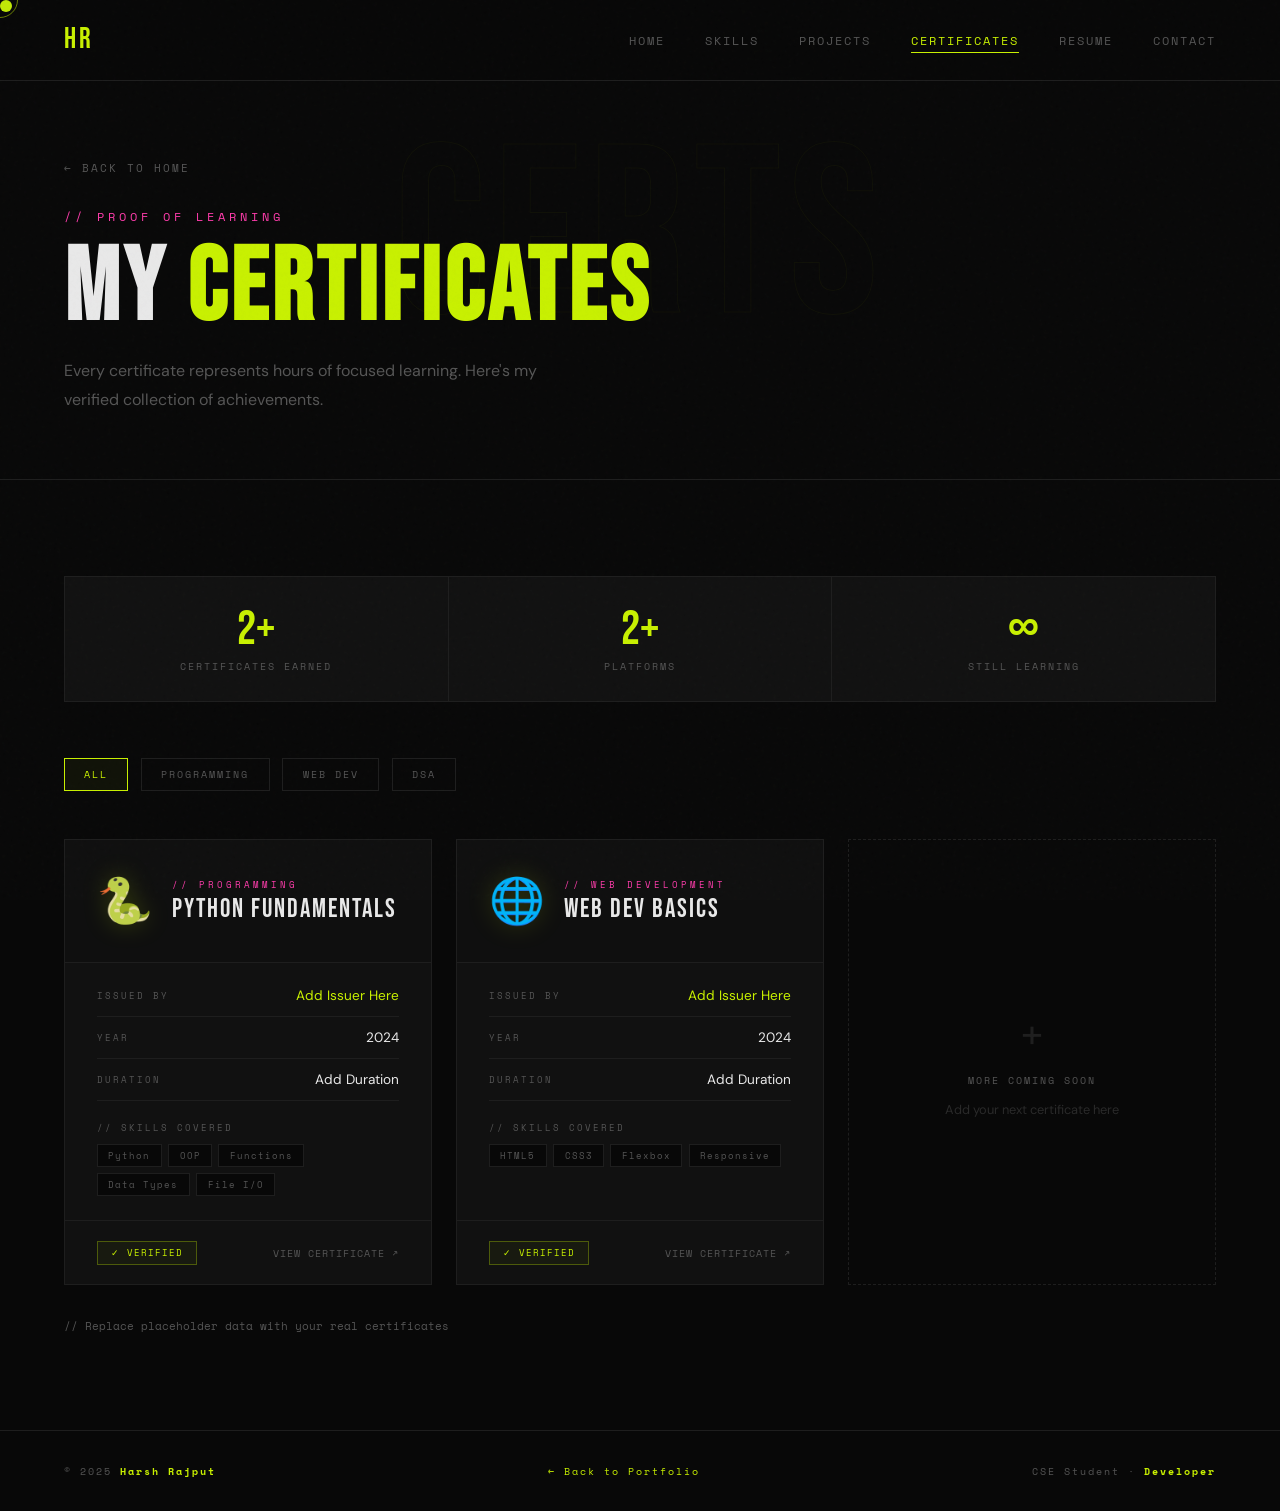
==== certificates.html @ bdc9a174 "launch: Harsh Rajput portfolio" ====
<!DOCTYPE html>
<html lang="en">
<head>
  <meta charset="UTF-8"/>
  <meta name="viewport" content="width=device-width, initial-scale=1.0"/>
  <title>Certificates — Harsh Rajput</title>
  <link rel="stylesheet" href="style.css"/>
  <style>
    /* Filter */
    .filter-bar { display: flex; gap: 0.8rem; flex-wrap: wrap; margin-bottom: 3rem; }
    .filter-btn {
      font-family: var(--font-mono); font-size: 0.62rem;
      letter-spacing: 2px; text-transform: uppercase;
      padding: 0.5rem 1.2rem;
      background: transparent; border: 1px solid var(--border); color: var(--muted);
      cursor: none; transition: all 0.3s;
    }
    .filter-btn:hover, .filter-btn.active { border-color: var(--accent); color: var(--accent); background: rgba(200,240,0,0.04); }

    /* Certs grid */
    .certs-full-grid {
      display: grid;
      grid-template-columns: repeat(auto-fill, minmax(340px, 1fr));
      gap: 1.5rem;
    }
    .cert-full-card {
      background: var(--card);
      border: 1px solid var(--border);
      overflow: hidden;
      position: relative;
      transition: all 0.4s ease;
      display: flex; flex-direction: column;
    }
    .cert-full-card::after {
      content: '';
      position: absolute; top: 0; left: 0; right: 0;
      height: 2px; background: var(--accent);
      transform: scaleX(0); transform-origin: left;
      transition: transform 0.4s ease;
    }
    .cert-full-card:hover { border-color: rgba(200,240,0,0.4); transform: translateY(-5px); box-shadow: 0 20px 50px rgba(0,0,0,0.5); }
    .cert-full-card:hover::after { transform: scaleX(1); }

    /* Banner */
    .cert-top {
      padding: 2rem;
      background: var(--surface);
      border-bottom: 1px solid var(--border);
      display: flex; align-items: center; gap: 1.2rem;
    }
    .cert-emoji-big { font-size: 2.8rem; filter: drop-shadow(0 0 12px rgba(200,240,0,0.2)); }
    .cert-category  { font-family: var(--font-mono); font-size: 0.58rem; letter-spacing: 3px; text-transform: uppercase; color: var(--accent2); margin-bottom: 0.3rem; }
    .cert-name      { font-family: var(--font-display); font-size: 1.6rem; letter-spacing: 2px; line-height: 1.1; }

    /* Body */
    .cert-detail-body { padding: 1.5rem 2rem; flex: 1; display: flex; flex-direction: column; gap: 0.8rem; }
    .cert-row { display: flex; justify-content: space-between; align-items: center; border-bottom: 1px solid var(--border); padding-bottom: 0.7rem; }
    .cert-row:last-of-type { border-bottom: none; }
    .cert-dl { font-family: var(--font-mono); font-size: 0.58rem; letter-spacing: 2px; text-transform: uppercase; color: var(--muted); }
    .cert-dd { font-size: 0.85rem; color: var(--text); }
    .cert-dd.accent { color: var(--accent); }

    /* Skills covered */
    .cert-skills-section { margin-top: 0.5rem; }
    .cert-skills-title { font-family: var(--font-mono); font-size: 0.58rem; letter-spacing: 2px; text-transform: uppercase; color: var(--muted); margin-bottom: 0.6rem; }
    .cert-skills-chips { display: flex; flex-wrap: wrap; gap: 0.4rem; }
    .cert-skill-chip {
      font-family: var(--font-mono); font-size: 0.58rem; letter-spacing: 1px;
      padding: 0.25rem 0.65rem;
      border: 1px solid var(--border); color: var(--muted);
      background: var(--bg);
    }

    /* Footer */
    .cert-card-footer {
      padding: 1.2rem 2rem;
      border-top: 1px solid var(--border);
      display: flex; align-items: center; justify-content: space-between;
    }
    .cert-verified {
      font-family: var(--font-mono); font-size: 0.58rem;
      letter-spacing: 1px; text-transform: uppercase;
      padding: 0.3rem 0.8rem;
      border: 1px solid rgba(200,240,0,0.3);
      color: var(--accent); background: rgba(200,240,0,0.04);
    }
    .cert-view-link {
      font-family: var(--font-mono); font-size: 0.6rem;
      letter-spacing: 1px; text-transform: uppercase;
      color: var(--muted); text-decoration: none; transition: color 0.3s;
    }
    .cert-view-link:hover { color: var(--accent); }

    /* Placeholder */
    .cert-full-card--empty {
      border: 1px dashed var(--border); background: transparent;
      display: flex; flex-direction: column; align-items: center;
      justify-content: center; text-align: center; min-height: 300px; gap: 0.8rem;
    }
    .cert-full-card--empty::after { display: none; }
    .cert-empty-icon  { font-size: 2.5rem; opacity: 0.1; }
    .cert-empty-label { font-family: var(--font-mono); font-size: 0.65rem; letter-spacing: 2px; text-transform: uppercase; color: var(--muted); }
    .cert-empty-sub   { font-size: 0.8rem; color: #2a2a2a; }

    /* Stats */
    .cert-stats-bar {
      display: flex;
      border: 1px solid var(--border);
      margin-bottom: 3.5rem;
      overflow: hidden;
    }
    .cert-stat {
      flex: 1; background: var(--card);
      padding: 1.8rem 2rem; text-align: center;
      border-right: 1px solid var(--border);
    }
    .cert-stat:last-child { border-right: none; }
    .cert-stat-num   { font-family: var(--font-display); font-size: 3rem; color: var(--accent); line-height: 1; }
    .cert-stat-label { font-family: var(--font-mono); font-size: 0.6rem; letter-spacing: 2px; text-transform: uppercase; color: var(--muted); margin-top: 0.3rem; }

    @media (max-width: 640px) { .certs-full-grid { grid-template-columns: 1fr; } .cert-stats-bar { flex-direction: column; } }
  </style>
</head>
<body>

  <div class="cursor" id="cursor"></div>
  <div class="cursor-follower" id="cursorFollower"></div>

  <!-- NAV -->
  <nav id="nav">
    <a class="nav-logo" href="index.html">HR</a>
    <ul class="nav-links">
      <li><a href="index.html">Home</a></li>
      <li><a href="index.html#skills">Skills</a></li>
      <li><a href="projects.html">Projects</a></li>
      <li><a href="certificates.html" class="active">Certificates</a></li>
      <li><a href="index.html#resume">Resume</a></li>
      <li><a href="index.html#contact">Contact</a></li>
    </ul>
  </nav>

  <!-- PAGE HERO -->
  <div class="page-hero">
    <div class="page-hero-bg">CERTS</div>
    <a href="index.html" class="back-link">← Back to Home</a>
    <div class="page-hero-tag">// Proof of learning</div>
    <h1 class="page-hero-title">MY <span>CERTIFICATES</span></h1>
    <p class="page-hero-sub">Every certificate represents hours of focused learning. Here's my verified collection of achievements.</p>
  </div>

  <!-- SECTION -->
  <section>

    <!-- STATS -->
    <div class="cert-stats-bar">
      <div class="cert-stat"><div class="cert-stat-num">2+</div><div class="cert-stat-label">Certificates Earned</div></div>
      <div class="cert-stat"><div class="cert-stat-num">2+</div><div class="cert-stat-label">Platforms</div></div>
      <div class="cert-stat"><div class="cert-stat-num">∞</div><div class="cert-stat-label">Still Learning</div></div>
    </div>

    <!-- FILTERS -->
    <div class="filter-bar">
      <button class="filter-btn active" onclick="filterCerts('all',this)">All</button>
      <button class="filter-btn" onclick="filterCerts('programming',this)">Programming</button>
      <button class="filter-btn" onclick="filterCerts('web',this)">Web Dev</button>
      <button class="filter-btn" onclick="filterCerts('dsa',this)">DSA</button>
    </div>

    <!-- GRID -->
    <div class="certs-full-grid" id="certsGrid">

      <!-- CERT 1 -->
      <div class="cert-full-card reveal" data-cat="programming">
        <div class="cert-top">
          <div class="cert-emoji-big">🐍</div>
          <div>
            <div class="cert-category">// Programming</div>
            <div class="cert-name">Python Fundamentals</div>
          </div>
        </div>
        <div class="cert-detail-body">
          <div class="cert-row">
            <span class="cert-dl">Issued By</span>
            <span class="cert-dd accent">Add Issuer Here</span>
          </div>
          <div class="cert-row">
            <span class="cert-dl">Year</span>
            <span class="cert-dd">2024</span>
          </div>
          <div class="cert-row">
            <span class="cert-dl">Duration</span>
            <span class="cert-dd">Add Duration</span>
          </div>
          <div class="cert-skills-section">
            <div class="cert-skills-title">// Skills Covered</div>
            <div class="cert-skills-chips">
              <span class="cert-skill-chip">Python</span>
              <span class="cert-skill-chip">OOP</span>
              <span class="cert-skill-chip">Functions</span>
              <span class="cert-skill-chip">Data Types</span>
              <span class="cert-skill-chip">File I/O</span>
            </div>
          </div>
        </div>
        <div class="cert-card-footer">
          <span class="cert-verified">✓ Verified</span>
          <a href="#" class="cert-view-link">View Certificate ↗</a>
        </div>
      </div>

      <!-- CERT 2 -->
      <div class="cert-full-card reveal" data-cat="web">
        <div class="cert-top">
          <div class="cert-emoji-big">🌐</div>
          <div>
            <div class="cert-category">// Web Development</div>
            <div class="cert-name">Web Dev Basics</div>
          </div>
        </div>
        <div class="cert-detail-body">
          <div class="cert-row">
            <span class="cert-dl">Issued By</span>
            <span class="cert-dd accent">Add Issuer Here</span>
          </div>
          <div class="cert-row">
            <span class="cert-dl">Year</span>
            <span class="cert-dd">2024</span>
          </div>
          <div class="cert-row">
            <span class="cert-dl">Duration</span>
            <span class="cert-dd">Add Duration</span>
          </div>
          <div class="cert-skills-section">
            <div class="cert-skills-title">// Skills Covered</div>
            <div class="cert-skills-chips">
              <span class="cert-skill-chip">HTML5</span>
              <span class="cert-skill-chip">CSS3</span>
              <span class="cert-skill-chip">Flexbox</span>
              <span class="cert-skill-chip">Responsive</span>
            </div>
          </div>
        </div>
        <div class="cert-card-footer">
          <span class="cert-verified">✓ Verified</span>
          <a href="#" class="cert-view-link">View Certificate ↗</a>
        </div>
      </div>

      <!-- PLACEHOLDER -->
      <div class="cert-full-card cert-full-card--empty reveal" data-cat="all">
        <div class="cert-empty-icon">+</div>
        <div class="cert-empty-label">More Coming Soon</div>
        <div class="cert-empty-sub">Add your next certificate here</div>
      </div>

    </div>

    <p style="margin-top:2rem;font-family:var(--font-mono);font-size:.7rem;color:var(--muted);">// Replace placeholder data with your real certificates</p>
  </section>

  <footer>
    <span>© 2025 <b>Harsh Rajput</b></span>
    <span><a href="index.html" style="color:var(--accent);text-decoration:none;font-family:var(--font-mono);font-size:.65rem;letter-spacing:2px;">← Back to Portfolio</a></span>
    <span>CSE Student · <b>Developer</b></span>
  </footer>

  <script src="script.js"></script>
  <script>
    function filterCerts(cat, btn) {
      document.querySelectorAll('.filter-btn').forEach(b => b.classList.remove('active'));
      btn.classList.add('active');
      document.querySelectorAll('#certsGrid .cert-full-card').forEach(card => {
        const c = card.dataset.cat;
        if (cat === 'all' || c === cat || c === 'all') {
          card.style.display = '';
          requestAnimationFrame(() => { card.style.opacity = '1'; card.style.transform = ''; });
        } else {
          card.style.opacity = '0';
          card.style.transform = 'scale(0.95)';
          setTimeout(() => { card.style.display = 'none'; }, 300);
        }
      });
    }
  </script>
</body>
</html>
---- style.css ----
/* ============================================
   HARSH RAJPUT — PORTFOLIO
   style.css
   ============================================ */

@import url('https://fonts.googleapis.com/css2?family=Bebas+Neue&family=Space+Mono:wght@400;700&family=DM+Sans:wght@300;400;500&display=swap');

/* ---------- ROOT VARIABLES ---------- */
:root {
  --bg: #080808;
  --surface: #0f0f0f;
  --card: #111111;
  --border: #1e1e1e;
  --accent: #c8f000;
  --accent2: #ff3cac;
  --accent3: #00eaff;
  --text: #e8e8e8;
  --muted: #555;
  --font-display: 'Bebas Neue', sans-serif;
  --font-mono: 'Space Mono', monospace;
  --font-body: 'DM Sans', sans-serif;
}

/* ---------- RESET ---------- */
*, *::before, *::after { margin: 0; padding: 0; box-sizing: border-box; }
html { scroll-behavior: smooth; }
body {
  background: var(--bg);
  color: var(--text);
  font-family: var(--font-body);
  overflow-x: hidden;
  cursor: none;
}

/* ---------- NOISE OVERLAY ---------- */
body::before {
  content: '';
  position: fixed; inset: 0;
  background-image: url("data:image/svg+xml,%3Csvg viewBox='0 0 256 256' xmlns='http://www.w3.org/2000/svg'%3E%3Cfilter id='noise'%3E%3CfeTurbulence type='fractalNoise' baseFrequency='0.9' numOctaves='4' stitchTiles='stitch'/%3E%3C/filter%3E%3Crect width='100%25' height='100%25' filter='url(%23noise)' opacity='0.04'/%3E%3C/svg%3E");
  pointer-events: none; z-index: 9000; opacity: 0.5;
}

/* ---------- CURSOR ---------- */
.cursor {
  width: 12px; height: 12px;
  background: var(--accent);
  border-radius: 50%;
  position: fixed; top: 0; left: 0;
  pointer-events: none; z-index: 9999;
  transition: transform 0.1s ease;
  mix-blend-mode: difference;
}
.cursor-follower {
  width: 36px; height: 36px;
  border: 1px solid var(--accent);
  border-radius: 50%;
  position: fixed; top: 0; left: 0;
  pointer-events: none; z-index: 9998;
  transition: all 0.15s ease;
  opacity: 0.5;
}

/* ---------- NAV ---------- */
nav {
  position: fixed; top: 0; left: 0; right: 0;
  z-index: 1000;
  display: flex; justify-content: space-between; align-items: center;
  padding: 1.4rem 4rem;
  background: rgba(8,8,8,0.85);
  backdrop-filter: blur(20px);
  border-bottom: 1px solid var(--border);
  transition: padding 0.3s ease;
}
nav.scrolled { padding: 1rem 4rem; }
.nav-logo {
  font-family: var(--font-display);
  font-size: 1.8rem; letter-spacing: 3px;
  color: var(--accent); text-decoration: none;
}
.nav-links { display: flex; gap: 2.5rem; list-style: none; }
.nav-links a {
  font-family: var(--font-mono);
  font-size: 0.72rem; letter-spacing: 2px; text-transform: uppercase;
  color: var(--muted); text-decoration: none;
  transition: color 0.3s; position: relative;
}
.nav-links a::after {
  content: ''; position: absolute;
  bottom: -4px; left: 0;
  width: 0; height: 1px;
  background: var(--accent); transition: width 0.3s ease;
}
.nav-links a:hover, .nav-links a.active { color: var(--accent); }
.nav-links a:hover::after, .nav-links a.active::after { width: 100%; }

/* ---------- HERO ---------- */
#hero {
  min-height: 100vh;
  display: flex; flex-direction: column; justify-content: center;
  padding: 8rem 4rem 4rem;
  position: relative; overflow: hidden;
}
.hero-bg-text {
  position: absolute; top: 50%; left: 50%;
  transform: translate(-50%, -50%);
  font-family: var(--font-display);
  font-size: clamp(100px, 22vw, 280px);
  color: transparent;
  -webkit-text-stroke: 1px rgba(200,240,0,0.05);
  white-space: nowrap; pointer-events: none;
  user-select: none; letter-spacing: 10px;
  animation: bgFloat 8s ease-in-out infinite;
}
.hero-tag {
  font-family: var(--font-mono);
  font-size: 0.72rem; letter-spacing: 4px; text-transform: uppercase;
  color: var(--accent2); margin-bottom: 1.2rem;
  opacity: 0; animation: fadeUp 0.8s 0.2s forwards;
}
.hero-name {
  font-family: var(--font-display);
  font-size: clamp(60px, 12vw, 160px);
  line-height: 0.9; letter-spacing: 4px;
  color: var(--text);
  opacity: 0; animation: fadeUp 0.8s 0.4s forwards;
}
.hero-name span.accent { color: var(--accent); }
.hero-name .glitch:hover { animation: glitch 0.3s steps(2) infinite; }
.hero-sub {
  font-size: clamp(1rem, 2vw, 1.3rem);
  color: var(--muted); max-width: 540px;
  margin-top: 1.8rem; line-height: 1.7;
  opacity: 0; animation: fadeUp 0.8s 0.6s forwards;
}
.hero-actions {
  display: flex; gap: 1.2rem; margin-top: 2.8rem; flex-wrap: wrap;
  opacity: 0; animation: fadeUp 0.8s 0.8s forwards;
}
.hero-scroll {
  position: absolute; bottom: 2.5rem; right: 4rem;
  display: flex; flex-direction: column; align-items: center; gap: 0.5rem;
  opacity: 0; animation: fadeUp 0.8s 1.2s forwards;
}
.hero-scroll span {
  font-family: var(--font-mono); font-size: 0.6rem;
  letter-spacing: 3px; text-transform: uppercase;
  color: var(--muted); writing-mode: vertical-rl;
}
.scroll-line {
  width: 1px; height: 60px;
  background: linear-gradient(to bottom, var(--accent), transparent);
  animation: scrollPulse 2s ease infinite;
}

/* ---------- BUTTONS ---------- */
.btn {
  font-family: var(--font-mono);
  font-size: 0.72rem; letter-spacing: 2px; text-transform: uppercase;
  padding: 0.9rem 2rem;
  border: none; cursor: none; text-decoration: none;
  display: inline-flex; align-items: center; gap: 0.6rem;
  transition: all 0.3s ease;
}
.btn-primary { background: var(--accent); color: #000; }
.btn-primary:hover { background: #fff; transform: translateY(-3px); box-shadow: 0 15px 40px rgba(200,240,0,0.25); }
.btn-outline { background: transparent; color: var(--text); border: 1px solid var(--border); }
.btn-outline:hover { border-color: var(--accent); color: var(--accent); transform: translateY(-3px); }
.btn-full { width: 100%; justify-content: center; }

/* ---------- STATS BAR ---------- */
.stats-bar {
  display: flex;
  border-top: 1px solid var(--border);
  border-bottom: 1px solid var(--border);
}
.stat-item {
  flex: 1; padding: 2rem 3rem;
  border-right: 1px solid var(--border);
  transition: background 0.3s;
}
.stat-item:last-child { border-right: none; }
.stat-item:hover { background: var(--card); }
.stat-number {
  font-family: var(--font-display);
  font-size: 3.5rem; color: var(--accent); line-height: 1;
}
.stat-label {
  font-family: var(--font-mono);
  font-size: 0.65rem; letter-spacing: 2px; text-transform: uppercase;
  color: var(--muted); margin-top: 0.3rem;
}

/* ---------- SECTION COMMONS ---------- */
section { padding: 6rem 4rem; }
.bg-surface { background: var(--surface); }
.section-header {
  display: flex; align-items: baseline; gap: 1.5rem;
  margin-bottom: 3.5rem;
}
.section-number { font-family: var(--font-mono); font-size: 0.7rem; color: var(--accent2); letter-spacing: 2px; }
.section-title  { font-family: var(--font-display); font-size: clamp(2.5rem,5vw,4rem); letter-spacing: 3px; }
.section-line   { flex: 1; height: 1px; background: var(--border); }

/* ---------- SKILLS ---------- */
.skills-grid {
  display: grid;
  grid-template-columns: repeat(auto-fill, minmax(160px, 1fr));
  gap: 1rem;
}
.skill-card {
  background: var(--card); border: 1px solid var(--border);
  padding: 1.5rem 1.2rem;
  position: relative; overflow: hidden;
  transition: all 0.3s ease; cursor: none;
}
.skill-card::before {
  content: ''; position: absolute; bottom: 0; left: 0;
  width: 100%; height: 2px; background: var(--accent);
  transform: scaleX(0); transform-origin: left; transition: transform 0.3s ease;
}
.skill-card:hover { border-color: rgba(200,240,0,0.3); transform: translateY(-4px); }
.skill-card:hover::before { transform: scaleX(1); }
.skill-icon  { font-size: 2rem; margin-bottom: 0.8rem; }
.skill-name  { font-family: var(--font-mono); font-size: 0.75rem; letter-spacing: 1px; text-transform: uppercase; }
.skill-level { font-size: 0.65rem; color: var(--muted); margin-top: 0.2rem; }

/* ---------- PROJECTS ---------- */
.projects-grid {
  display: grid;
  grid-template-columns: repeat(auto-fill, minmax(340px, 1fr));
  gap: 1.5rem;
}
.project-card {
  background: var(--card); border: 1px solid var(--border);
  padding: 2.2rem;
  position: relative; overflow: hidden;
  transition: all 0.4s ease; cursor: none;
}
.project-card::after {
  content: ''; position: absolute;
  top: -100%; left: 0; width: 100%; height: 100%;
  background: linear-gradient(135deg, rgba(200,240,0,0.05), transparent);
  transition: top 0.4s ease;
}
.project-card:hover { border-color: rgba(200,240,0,0.4); transform: translateY(-6px); box-shadow: 0 20px 60px rgba(0,0,0,0.5); }
.project-card:hover::after { top: 0; }
.project-card--empty {
  border: 1px dashed var(--border); background: transparent;
  display: flex; flex-direction: column;
  justify-content: center; align-items: center;
  min-height: 220px; text-align: center;
}
.project-card--empty::after { display: none; }
.project-tag   { font-family: var(--font-mono); font-size: 0.6rem; letter-spacing: 2px; text-transform: uppercase; color: var(--accent2); margin-bottom: 0.8rem; }
.project-title { font-family: var(--font-display); font-size: 2rem; letter-spacing: 2px; margin-bottom: 0.8rem; }
.project-desc  { font-size: 0.9rem; color: var(--muted); line-height: 1.6; margin-bottom: 1.5rem; }
.project-tags  { display: flex; flex-wrap: wrap; gap: 0.5rem; margin-bottom: 1.2rem; }
.tag {
  font-family: var(--font-mono); font-size: 0.6rem; letter-spacing: 1px;
  padding: 0.3rem 0.7rem; border: 1px solid var(--border); color: var(--muted);
}
.project-link {
  font-family: var(--font-mono); font-size: 0.7rem; letter-spacing: 1px;
  color: var(--accent); text-decoration: none; transition: letter-spacing 0.3s;
}
.project-link:hover { letter-spacing: 3px; }
.empty-icon  { font-size: 2.5rem; opacity: 0.2; margin-bottom: 1rem; }
.empty-label { font-family: var(--font-mono); font-size: 0.7rem; letter-spacing: 2px; text-transform: uppercase; color: var(--muted); }
.empty-sub   { font-size: 0.8rem; color: #333; margin-top: 0.5rem; }

/* ---------- CERTIFICATES ---------- */
.certs-grid {
  display: grid;
  grid-template-columns: repeat(auto-fill, minmax(280px, 1fr));
  gap: 1rem;
}
.cert-card {
  background: var(--card); border: 1px solid var(--border);
  border-left: 3px solid var(--accent); padding: 1.8rem;
  transition: all 0.3s ease;
}
.cert-card:hover { background: #141414; transform: translateX(5px); }
.cert-card--placeholder { border-left-color: var(--accent2); }
.cert-icon   { font-size: 1.8rem; margin-bottom: 0.8rem; }
.cert-title  { font-family: var(--font-mono); font-size: 0.8rem; font-weight: 700; line-height: 1.4; margin-bottom: 0.3rem; }
.cert-issuer { font-size: 0.75rem; color: var(--accent); margin-bottom: 0.2rem; }
.cert-year   { font-size: 0.7rem; color: var(--muted); }
.certs-note  { margin-top: 1.5rem; font-size: 0.8rem; color: var(--muted); font-family: var(--font-mono); }

/* ---------- RESUME ---------- */
.resume-section {
  background: linear-gradient(135deg, #0a0a0a 0%, #0d0f08 100%);
  text-align: center; position: relative; overflow: hidden;
  padding: 6rem 4rem;
}
.resume-bg-text {
  position: absolute; top: 50%; left: 50%;
  transform: translate(-50%, -50%);
  font-family: var(--font-display);
  font-size: clamp(80px,18vw,200px);
  color: transparent; -webkit-text-stroke: 1px rgba(200,240,0,0.04);
  pointer-events: none; letter-spacing: 10px; user-select: none;
}
.resume-inner { position: relative; z-index: 1; max-width: 600px; margin: 0 auto; }
.resume-title { font-family: var(--font-display); font-size: clamp(2rem,6vw,5rem); letter-spacing: 5px; margin-bottom: 1rem; }
.resume-title span { color: var(--accent); }
.resume-sub { font-size: 1rem; color: var(--muted); margin-bottom: 2.5rem; line-height: 1.7; }
.resume-btns { display: flex; justify-content: center; gap: 1rem; flex-wrap: wrap; }

/* ---------- CONTACT ---------- */
.contact-grid { display: grid; grid-template-columns: 1fr 1fr; gap: 4rem; align-items: start; }
.contact-heading { font-family: var(--font-display); font-size: clamp(2.5rem,5vw,4rem); letter-spacing: 3px; line-height: 1; margin-bottom: 1.5rem; }
.contact-heading span { color: var(--accent); }
.contact-sub { color: var(--muted); line-height: 1.8; margin-bottom: 2rem; }
.contact-links { display: flex; flex-direction: column; gap: 1rem; }
.contact-link {
  display: flex; align-items: center; gap: 1rem;
  text-decoration: none; color: var(--text);
  padding: 1rem 1.2rem;
  border: 1px solid var(--border); background: var(--card);
  transition: all 0.3s ease;
}
.contact-link:hover { border-color: var(--accent); color: var(--accent); transform: translateX(8px); }
.cl-icon  { font-size: 1.3rem; width: 30px; text-align: center; }
.cl-info  { flex: 1; }
.cl-label { font-family: var(--font-mono); font-size: 0.6rem; letter-spacing: 2px; text-transform: uppercase; color: var(--muted); }
.cl-val   { font-size: 0.9rem; }
.cl-arrow { color: var(--muted); font-size: 1rem; }
.contact-link:hover .cl-arrow { color: var(--accent); }

/* ---------- FORM ---------- */
.contact-form { display: flex; flex-direction: column; gap: 1rem; }
.form-group   { display: flex; flex-direction: column; gap: 0.4rem; }
.form-label   { font-family: var(--font-mono); font-size: 0.6rem; letter-spacing: 2px; text-transform: uppercase; color: var(--muted); }
.form-input, .form-textarea {
  background: var(--card); border: 1px solid var(--border);
  color: var(--text); padding: 0.9rem 1.2rem;
  font-family: var(--font-body); font-size: 0.9rem;
  outline: none; transition: border-color 0.3s; cursor: none;
}
.form-input:focus, .form-textarea:focus { border-color: var(--accent); }
.form-textarea { resize: none; height: 120px; }

/* ---------- FOOTER ---------- */
footer {
  padding: 2rem 4rem;
  border-top: 1px solid var(--border);
  display: flex; justify-content: space-between; align-items: center;
}
footer span { font-family: var(--font-mono); font-size: 0.65rem; letter-spacing: 2px; color: var(--muted); }
footer b { color: var(--accent); }

/* ---------- PAGE HERO (sub pages) ---------- */
.page-hero {
  min-height: 40vh; padding: 10rem 4rem 4rem;
  position: relative; overflow: hidden;
  display: flex; flex-direction: column; justify-content: flex-end;
  border-bottom: 1px solid var(--border);
}
.page-hero-bg {
  position: absolute; inset: 0;
  display: flex; align-items: center; justify-content: center;
  font-family: var(--font-display);
  font-size: clamp(100px,20vw,240px);
  color: transparent; -webkit-text-stroke: 1px rgba(200,240,0,0.04);
  pointer-events: none; letter-spacing: 8px; user-select: none;
}
.page-hero-tag { font-family: var(--font-mono); font-size: 0.72rem; letter-spacing: 4px; text-transform: uppercase; color: var(--accent2); margin-bottom: 1rem; }
.page-hero-title { font-family: var(--font-display); font-size: clamp(3rem,8vw,7rem); letter-spacing: 4px; line-height: 0.95; }
.page-hero-title span { color: var(--accent); }
.page-hero-sub { font-size: 1rem; color: var(--muted); margin-top: 1.2rem; max-width: 500px; line-height: 1.8; }
.back-link {
  display: inline-flex; align-items: center; gap: 0.6rem;
  font-family: var(--font-mono); font-size: 0.68rem;
  letter-spacing: 2px; text-transform: uppercase;
  color: var(--muted); text-decoration: none;
  transition: color 0.3s; margin-bottom: 2rem;
}
.back-link:hover { color: var(--accent); }

/* ---------- REVEAL ANIMATION ---------- */
.reveal { opacity: 0; transform: translateY(22px); transition: opacity 0.6s ease, transform 0.6s ease; }
.reveal.visible { opacity: 1; transform: translateY(0); }

/* ---------- KEYFRAMES ---------- */
@keyframes fadeUp     { from { opacity:0; transform:translateY(30px); } to { opacity:1; transform:translateY(0); } }
@keyframes bgFloat    { 0%,100% { transform:translate(-50%,-50%) translateY(0); } 50% { transform:translate(-50%,-50%) translateY(-20px); } }
@keyframes scrollPulse{ 0%,100% { opacity:0.4; transform:scaleY(1); } 50% { opacity:1; transform:scaleY(1.2); } }
@keyframes glitch     { 0% { text-shadow:2px 0 var(--accent2),-2px 0 var(--accent3); } 50% { text-shadow:-2px 0 var(--accent2),2px 0 var(--accent3); } 100% { text-shadow:2px 0 var(--accent2),-2px 0 var(--accent3); } }

/* ---------- RESPONSIVE ---------- */
@media (max-width: 900px) {
  .contact-grid { grid-template-columns: 1fr; gap: 2rem; }
}
@media (max-width: 768px) {
  nav { padding: 1.2rem 2rem; }
  .nav-links { display: none; }
  #hero, section { padding: 6rem 1.8rem 3rem; }
  .resume-section { padding: 4rem 1.8rem; }
  .page-hero { padding: 8rem 1.8rem 3rem; }
  .stats-bar { flex-wrap: wrap; }
  .stat-item { min-width: 50%; border-bottom: 1px solid var(--border); }
  footer { flex-direction: column; gap: 0.5rem; text-align: center; padding: 1.5rem 2rem; }
}
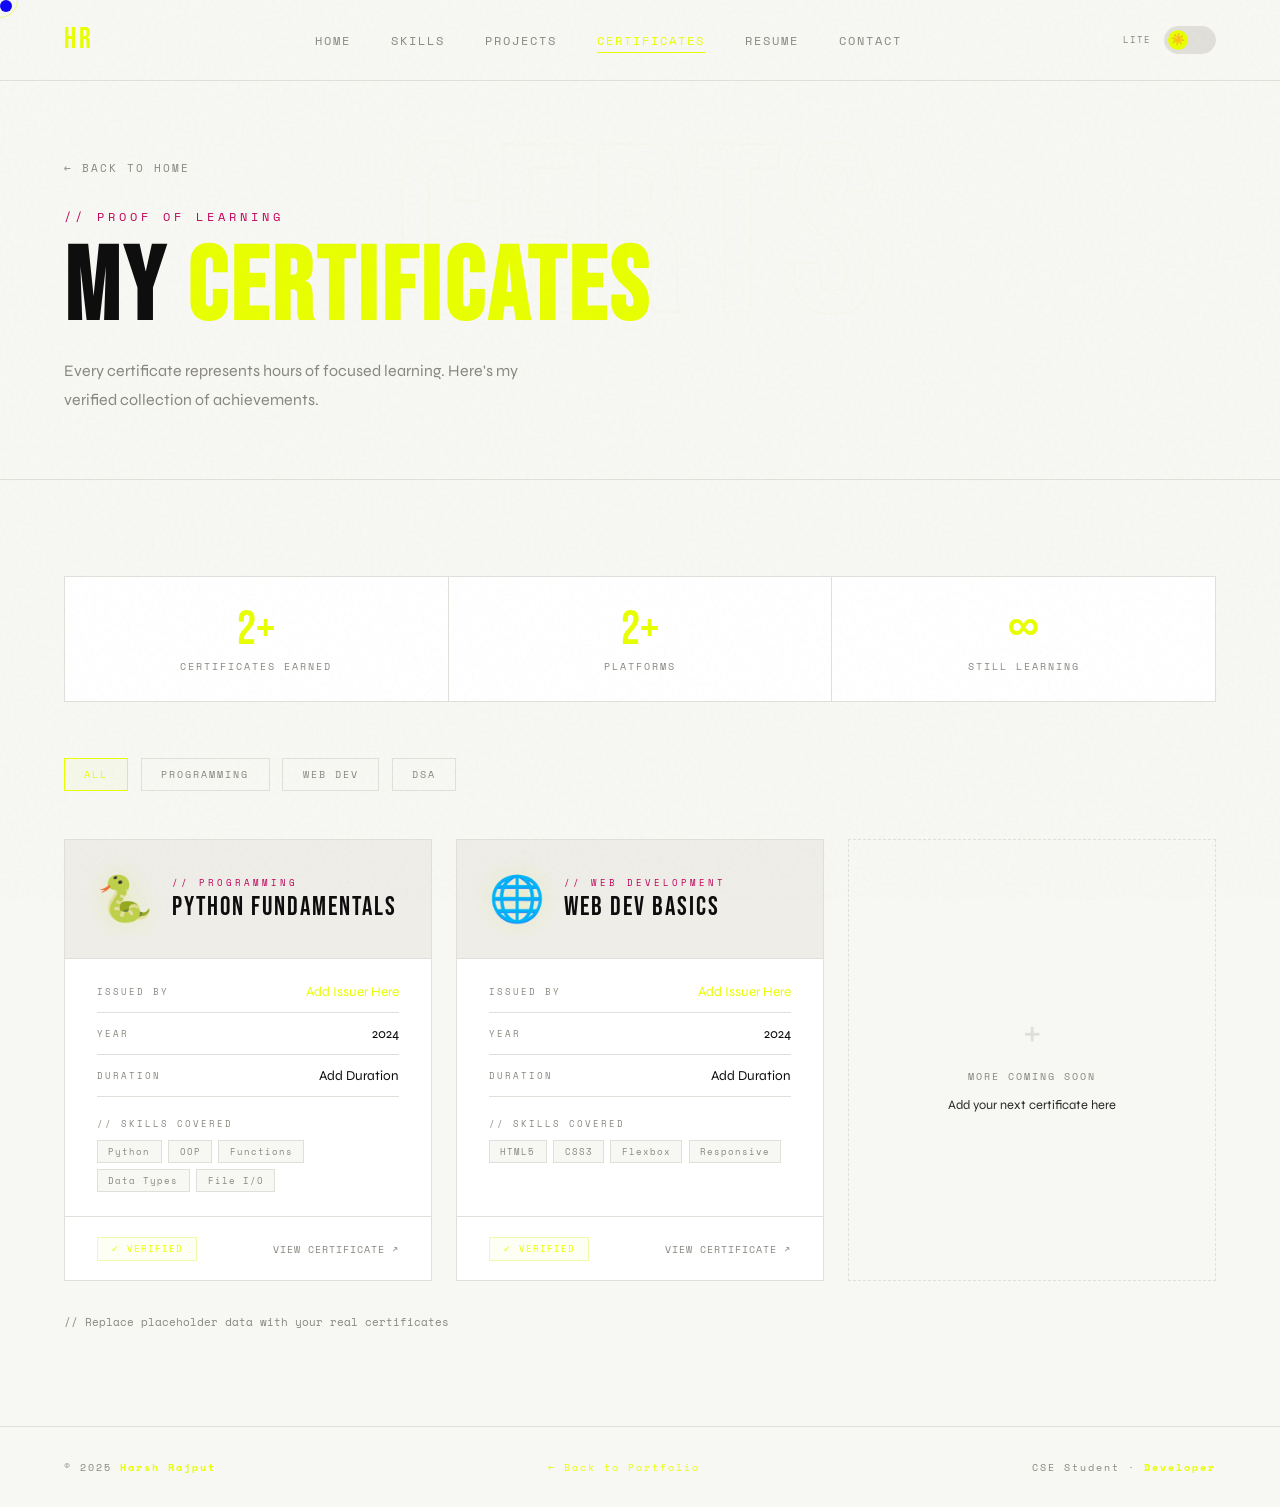
==== commit 93396963: "fix: lite mode default, working dark/light theme toggle" ====
--- a/certificates.html
+++ b/certificates.html
@@ -127,17 +127,32 @@
   <div class="cursor-follower" id="cursorFollower"></div>
 
   <!-- NAV -->
-  <nav id="nav">
-    <a class="nav-logo" href="index.html">HR</a>
-    <ul class="nav-links">
-      <li><a href="index.html">Home</a></li>
-      <li><a href="index.html#skills">Skills</a></li>
-      <li><a href="projects.html">Projects</a></li>
-      <li><a href="certificates.html" class="active">Certificates</a></li>
-      <li><a href="index.html#resume">Resume</a></li>
-      <li><a href="index.html#contact">Contact</a></li>
-    </ul>
-  </nav>
+ <nav id="nav" role="navigation" aria-label="Main navigation">
+  <a class="nav-logo" href="index.html" aria-label="Home">HR</a>
+  <ul class="nav-links" role="list">
+    <li><a href="index.html">Home</a></li>
+    <li><a href="index.html#skills">Skills</a></li>
+    <li><a href="projects.html">Projects</a></li>
+    <li><a href="certificates.html" class="active" aria-current="page">Certificates</a></li>
+    <li><a href="index.html#resume">Resume</a></li>
+    <li><a href="index.html#contact">Contact</a></li>
+  </ul>
+  <div class="nav-right">
+    <span class="toggle-mode-label" id="toggleModeLabel">Lite</span>
+    <button
+      class="theme-toggle"
+      id="themeToggle"
+      aria-label="Switch to dark mode"
+      aria-pressed="false"
+      role="switch"
+      title="Toggle dark / light mode"
+    >
+      <div class="theme-toggle-thumb" id="toggleThumb">
+        <span id="toggleIcon" aria-hidden="true">☀️</span>
+      </div>
+    </button>
+  </div>
+</nav>
 
   <!-- PAGE HERO -->
   <div class="page-hero">
--- a/style.css
+++ b/style.css
@@ -3,22 +3,44 @@
    style.css
    ============================================ */
 
-@import url('https://fonts.googleapis.com/css2?family=Bebas+Neue&family=Space+Mono:wght@400;700&family=DM+Sans:wght@300;400;500&display=swap');
-
+@import url('https://fonts.googleapis.com/css2?family=Bebas+Neue&family=Syne:wght@400;700;800&family=Space+Mono:wght@400;700&display=swap');
 /* ---------- ROOT VARIABLES ---------- */
 :root {
-  --bg: #080808;
-  --surface: #0f0f0f;
-  --card: #111111;
-  --border: #1e1e1e;
-  --accent: #c8f000;
-  --accent2: #ff3cac;
-  --accent3: #00eaff;
-  --text: #e8e8e8;
-  --muted: #555;
+  --bg:        #f7f7f3;
+  --surface:   #eeede8;
+  --card:      #ffffff;
+  --border:    #e0dfd9;
+  --accent:    #e8ff00;
+  --accent-hl: #5a8a00;
+  --accent2:   #c0005a;
+  --text:      #0d0d0d;
+  --muted:     #888880;
+  --shadow:    rgba(0,0,0,0.08);
+  --glow:      rgba(90,138,0,0.1);
+  --nav-bg:    rgba(247,247,243,0.92);
+
   --font-display: 'Bebas Neue', sans-serif;
-  --font-mono: 'Space Mono', monospace;
-  --font-body: 'DM Sans', sans-serif;
+  --font-mono:    'Space Mono', monospace;
+  --font-body:    'Syne', sans-serif;
+
+  color-scheme: light;
+}
+
+[data-theme="dark"] {
+  --bg:        #080808;
+  --surface:   #0f0f0f;
+  --card:      #111111;
+  --border:    #1e1e1e;
+  --accent:    #e8ff00;
+  --accent-hl: #e8ff00;
+  --accent2:   #ff3cac;
+  --text:      #e8e8e8;
+  --muted:     #555555;
+  --shadow:    rgba(0,0,0,0.6);
+  --glow:      rgba(232,255,0,0.12);
+  --nav-bg:    rgba(8,8,8,0.92);
+
+  color-scheme: dark;
 }
 
 /* ---------- RESET ---------- */
@@ -27,6 +49,7 @@
 body {
   background: var(--bg);
   color: var(--text);
+  transition: background 0.35s ease, color 0.35s ease;
   font-family: var(--font-body);
   overflow-x: hidden;
   cursor: none;
@@ -66,10 +89,10 @@
   z-index: 1000;
   display: flex; justify-content: space-between; align-items: center;
   padding: 1.4rem 4rem;
-  background: rgba(8,8,8,0.85);
+  background: var(--nav-bg);
   backdrop-filter: blur(20px);
   border-bottom: 1px solid var(--border);
-  transition: padding 0.3s ease;
+  transition: background 0.35s ease, border-color 0.35s ease;
 }
 nav.scrolled { padding: 1rem 4rem; }
 .nav-logo {
@@ -119,7 +142,13 @@
 }
 .hero-name {
   font-family: var(--font-display);
-  font-size: clamp(60px, 12vw, 160px);
+  font-size: clamp(70px, 14vw, 180px); /* bigger */
+  line-height: 0.9;
+  letter-spacing: 6px;
+  background: linear-gradient(135deg, var(--text) 60%, var(--accent));
+  -webkit-background-clip: text;
+  -webkit-text-fill-color: transparent;
+  background-clip: text;
   line-height: 0.9; letter-spacing: 4px;
   color: var(--text);
   opacity: 0; animation: fadeUp 0.8s 0.4s forwards;
@@ -402,3 +431,66 @@
   .stat-item { min-width: 50%; border-bottom: 1px solid var(--border); }
   footer { flex-direction: column; gap: 0.5rem; text-align: center; padding: 1.5rem 2rem; }
 }
+
+/* PASTE at the bottom of style.css */
+.ticker-wrap {
+  overflow: hidden;
+  border-top: 1px solid var(--border);
+  border-bottom: 1px solid var(--border);
+  padding: 0.8rem 0;
+  background: var(--surface);
+}
+.ticker {
+  display: flex; gap: 2rem;
+  white-space: nowrap;
+  animation: ticker 18s linear infinite;
+}
+.ticker span {
+  font-family: var(--font-display);
+  font-size: 1.1rem; letter-spacing: 4px;
+  color: var(--muted);
+}
+.ticker span:nth-child(even) { color: var(--accent); }
+@keyframes ticker {
+  from { transform: translateX(0); }
+  to   { transform: translateX(-50%); }
+}
+
+
+/* THEME TOGGLE BUTTON */
+.theme-toggle {
+  width: 52px; height: 28px;
+  background: var(--border);
+  border: 1px solid var(--border);
+  border-radius: 14px;
+  cursor: none; position: relative;
+  transition: background 0.35s, border-color 0.35s;
+  outline: none; flex-shrink: 0;
+}
+.theme-toggle:focus-visible {
+  outline: 2px solid var(--accent);
+  outline-offset: 3px;
+}
+.theme-toggle-thumb {
+  position: absolute;
+  top: 3px; left: 3px;
+  width: 20px; height: 20px;
+  background: var(--accent);
+  border-radius: 50%;
+  transition: transform 0.35s cubic-bezier(0.34, 1.56, 0.64, 1);
+  display: flex; align-items: center;
+  justify-content: center;
+  font-size: 11px; line-height: 1;
+}
+[data-theme="dark"] .theme-toggle-thumb {
+  transform: translateX(24px);
+}
+.toggle-mode-label {
+  font-family: var(--font-mono);
+  font-size: 0.55rem; letter-spacing: 1px;
+  text-transform: uppercase;
+  color: var(--muted); white-space: nowrap;
+}
+.nav-right {
+  display: flex; align-items: center; gap: 0.8rem;
+}
